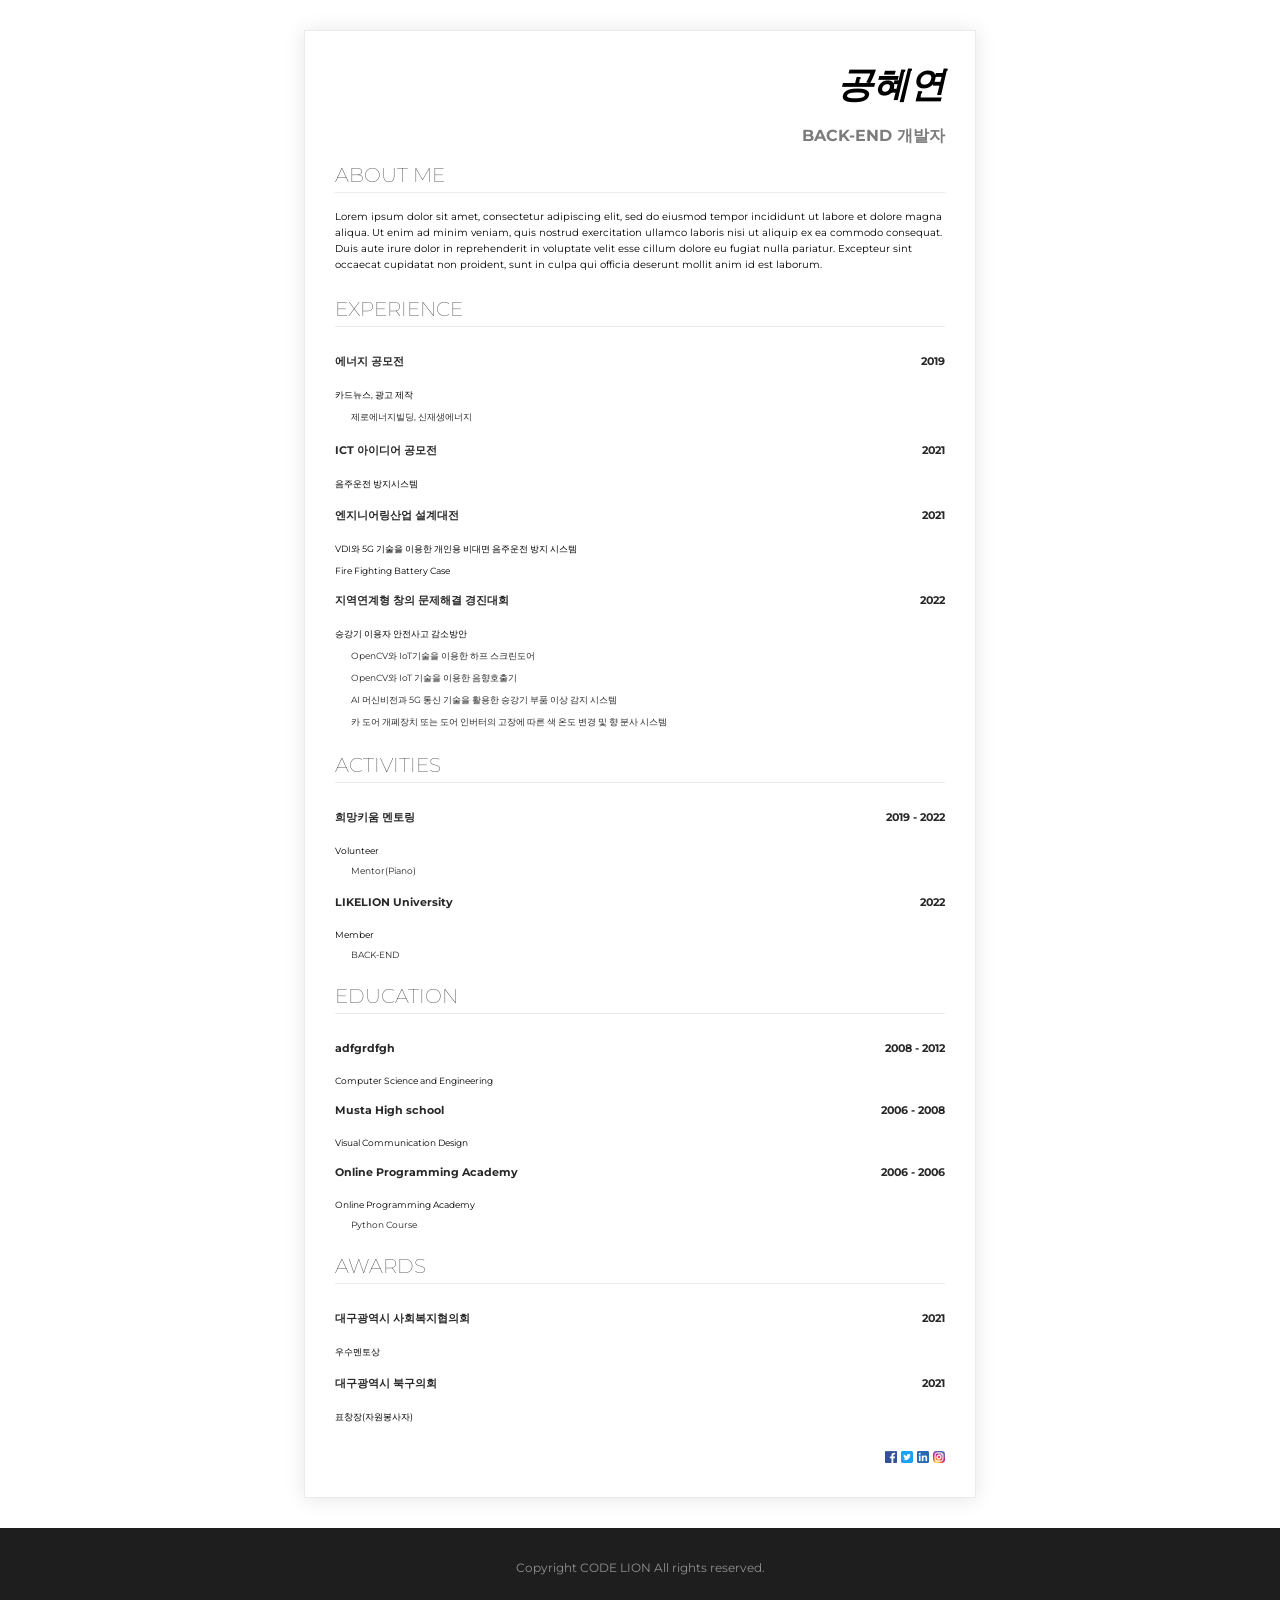
==== homework1/index.html @ f0bff2cd "Merge pull request #3 from hxeyexn/main 이력서 작성하기" ====
<!DOCTYPE html>
<html>
<head>
  <meta charset="UTF-8">
  <title>공혜연의 이력서</title>
  <link rel="stylesheet" href="codelion.css">
</head>
<body>
  <div class="mainbox">
    <div class="title-box">
        <h1>공혜연</h1>
        <p class="name-text">BACK-END 개발자</p>
    </div>
    <section>
      <h2>ABOUT ME</h2>
      <p class="about-me-text">
      Lorem ipsum dolor sit amet, consectetur adipiscing elit, sed do eiusmod tempor incididunt ut labore et dolore magna aliqua. Ut enim ad minim veniam, quis nostrud exercitation ullamco laboris nisi ut aliquip ex ea commodo consequat. Duis aute irure dolor in reprehenderit in voluptate velit esse cillum dolore eu fugiat nulla pariatur. Excepteur sint occaecat cupidatat non proident, sunt in culpa qui officia deserunt mollit anim id est laborum.
      </p>
    </section>
    <section>
        <h2>EXPERIENCE</h2>
        <div class="float-wrap">
          <p class="title-text">에너지 공모전</p>
          <p class="year-text">2019</p>
        </div>
        <p class="desc-text">카드뉴스, 광고 제작</p>
        <p class="desc-subtext">제로에너지빌딩, 신재생에너지</p>
        <div class="float-wrap">
          <p class="title-text">ICT 아이디어 공모전</p>
          <p class="year-text">2021</p>
        </div>
        <p class="desc-text">음주운전 방지시스템</p>
        <div class="float-wrap">
            <p class="title-text">엔지니어링산업 설계대전</p>
            <p class="year-text">2021</p>
        </div>
        <p class="desc-text">VDI와 5G 기술을 이용한 개인용 비대면 음주운전 방지 시스템</p>
        <p class="desc-text">Fire Fighting Battery Case</p>
        <div class="float-wrap">
          <p class="title-text">지역연계형 창의 문제해결 경진대회</p>
          <p class="year-text">2022</p>
        </div>
        <p class="desc-text">승강기 이용자 안전사고 감소방안</p>
        <p class="desc-subtext">OpenCV와 IoT기술을 이용한 하프 스크린도어</p>
        <p class="desc-subtext">OpenCV와 IoT 기술을 이용한 음향호출기</p>
        <p class="desc-subtext">AI 머신비전과 5G 통신 기술을 활용한 승강기 부품 이상 감지 시스템</p>
        <p class="desc-subtext">카 도어 개폐장치 또는 도어 인버터의 고장에 따른 색 온도 변경 및 향 분사 시스템</p>
      </section>
    <section>
        <h2>ACTIVITIES</h2>
        <div class="float-wrap">
          <p class="title-text">희망키움 멘토링</p>
          <p class="year-text">2019 - 2022</p>
        </div>
        <p class="desc-text">Volunteer</p>
        <p class="desc-subtext">Mentor(Piano)</p>
        <div class="float-wrap">
          <p class="title-text">LIKELION University</p>
          <p class="year-text">2022</p>
        </div>
        <p class="desc-text">Member</p>
        <p class="desc-subtext">BACK-END</p>
      </section>
      <section>
        <h2>EDUCATION</h2>
        <div class="float-wrap">
          <p class="title-text">adfgrdfgh</p>
          <p class="year-text">2008 - 2012</p>
        </div>
        <p class="desc-text">Computer Science and Engineering</p>
        <div class="float-wrap">
          <p class="title-text">Musta High school</p>
          <p class="year-text">2006 - 2008</p>
        </div>
        <p class="desc-text">Visual Communication Design</p>
        <div class="float-wrap">
            <p class="title-text">Online Programming Academy</p>
            <p class="year-text">2006 - 2006</p>
        </div>
        <p class="desc-text">Online Programming Academy</p>
        <p class="desc-subtext">Python Course</p>
      </section>
      <section>
        <h2>AWARDS</h2>
        <div class="float-wrap">
          <p class="title-text">대구광역시 사회복지협의회</p>
          <p class="year-text">2021</p>
        </div>
        <p class="desc-text">우수멘토상</p>   
        <div class="float-wrap">
          <p class="title-text">대구광역시 북구의회</p>
          <p class="year-text">2021</p>
        </div>
        <p class="desc-text">표창장(자원봉사자)</p>    
      </section>
      <div class="sns-wrap">
        <a href="http://facebook.com"><img class="sns-img" src="images/facebook.png"></a>
        <a href="http://twitter.com"><img class="sns-img" src="images/twitter.png"></a>
        <a href="http://linked-in.com"><img class="sns-img" src="images/linked-in.png"></a>
        <a href="http://insta.com"><img class="sns-img" src="images/insta.png"></a>
      </div>
  </div>
  <footer>
      <p>Copyright CODE LION All rights reserved. </p>
  </footer>
</body>
</html>
---- homework1/codelion.css ----
@import url('https://fonts.googleapis.com/css?family=Montserrat:100,200,300,400,500,600,700,800&display=swap');

* {
    font-family: 'Montserrat';
}

body,h1,h2 {
    margin:0px;
    padding:0px;
}


body {
    min-width: fit-content;
}

h1 {
    font-size:36px;
    font-weight: bold;
    font-style: italic;
    margin-bottom: 8px;
}


h2 {
    font-size:20px;
    color:#282828;
    font-weight: lighter;
    margin-bottom: 16px;
    border-bottom: 1px solid #ebebeb;
    padding-bottom: 5px;
}

.name-text {
    font-size:16px;
    color:#7c7c7c;
    font-weight: bold;
}

.about-me-text {
    font-size:10px;
    line-height: 16px;
}

.mainbox {
    width: 610px;
    padding: 30px;
    margin: 30px;
    margin-right: auto;
    margin-left: auto;
    border: 1px solid #ebebeb;
    box-shadow: 0 1px 20px 0 rgba(0, 0, 0, 0.1);
}

section {
    margin-bottom:24px;
}

.float-wrap {
    overflow: hidden;
    margin-bottom: 4px;
}

.title-text {
    font-size:11px;
    font-weight: bold;
    color: #282828;
    float: left;
}

.year-text{
    font-size:11px;
    font-weight: bold;
    color: #282828;
    float: right;
}

.desc-text {
    font-size: 9px;
    margin-bottom:6px;
}

.desc-subtext {
    font-size: 9px;
    color:#282828;
    padding-left:16px;
    margin-bottom:8px;
}

footer {
    text-align: center;
    background-color: #1e1e1e;
    padding: 20px;
    font-size: 12px;
    color: #919191;
}

.title-box {
    text-align: right;
}

.sns-img {
    width: 12px;
    height: 12px;
}

.sns-wrap {
    text-align: right;
}
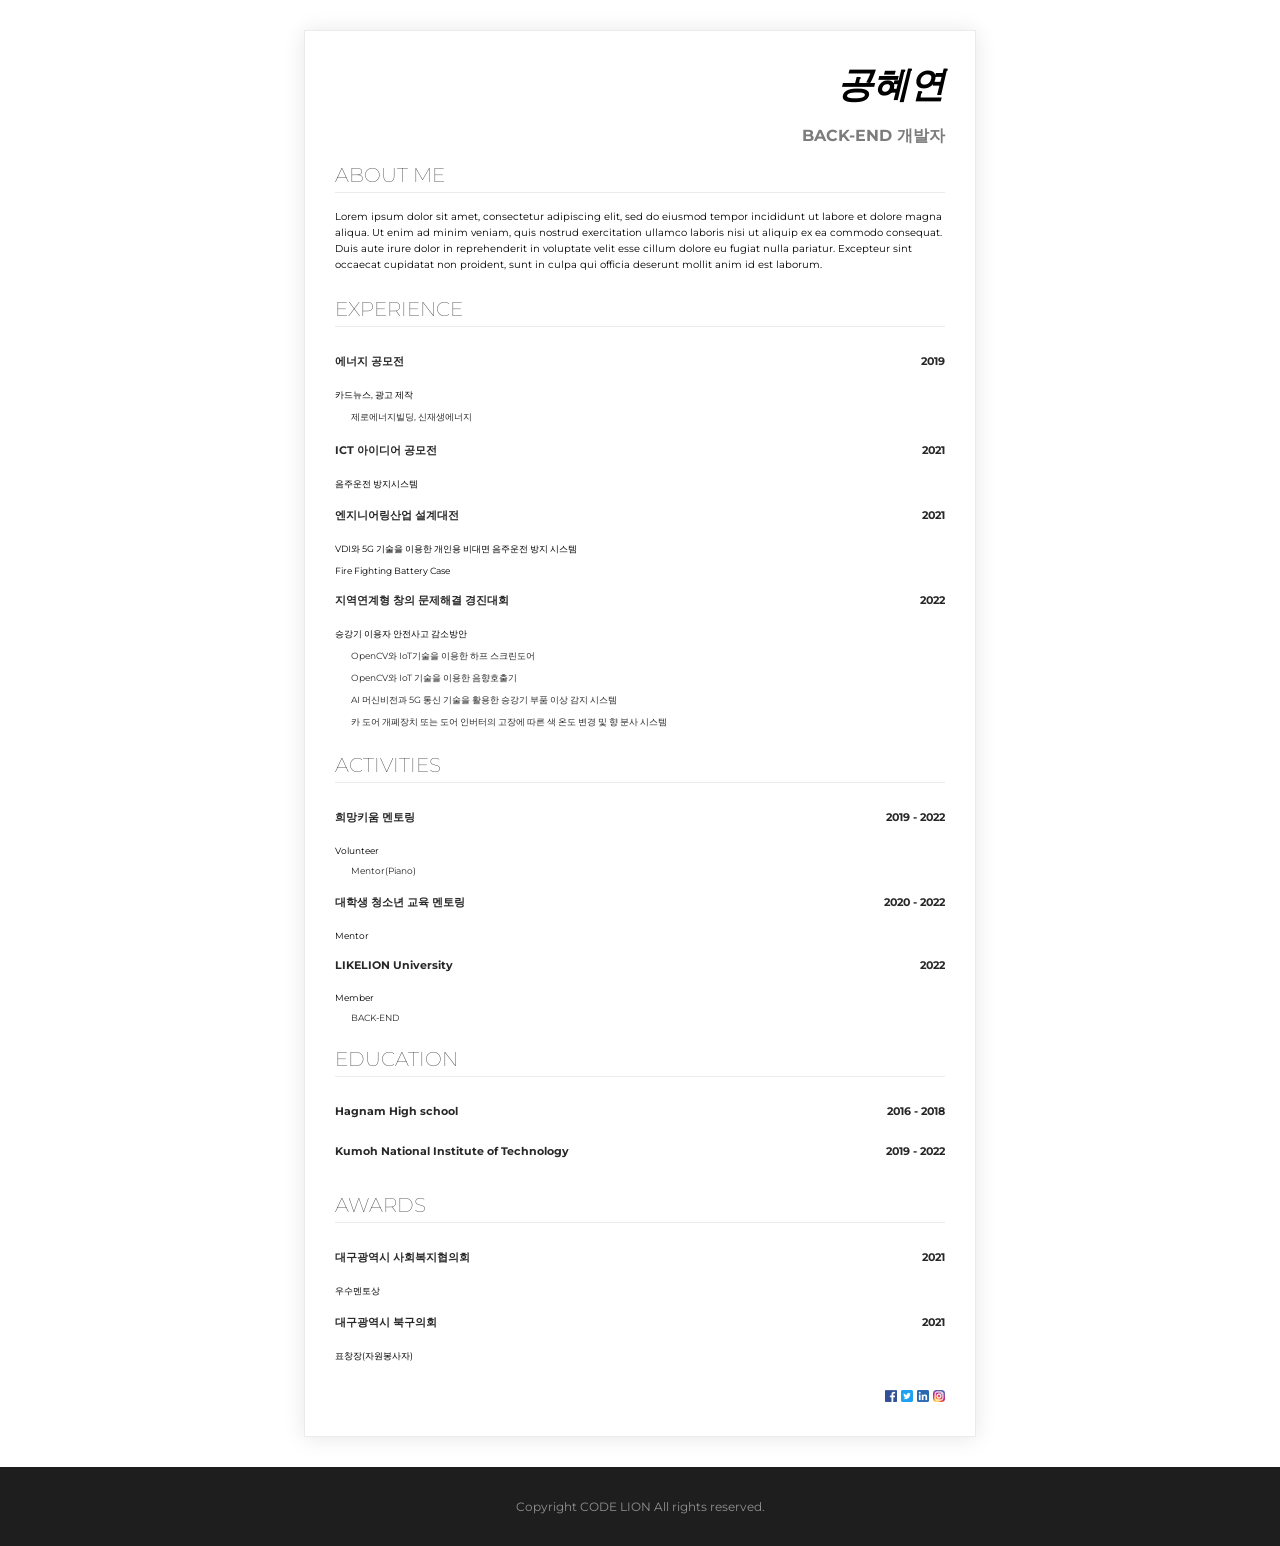
==== commit 20bb813e: "Merge pull request #13 from hxeyexn/main 나만의 이력서 수정" ====
--- a/homework1/index.html
+++ b/homework1/index.html
@@ -55,6 +55,11 @@
         <p class="desc-text">Volunteer</p>
         <p class="desc-subtext">Mentor(Piano)</p>
         <div class="float-wrap">
+          <p class="title-text">대학생 청소년 교육 멘토링</p>
+          <p class="year-text">2020 - 2022</p>
+        </div>
+        <p class="desc-text">Mentor</p>
+        <div class="float-wrap">
           <p class="title-text">LIKELION University</p>
           <p class="year-text">2022</p>
         </div>
@@ -64,21 +69,13 @@
       <section>
         <h2>EDUCATION</h2>
         <div class="float-wrap">
-          <p class="title-text">adfgrdfgh</p>
-          <p class="year-text">2008 - 2012</p>
+          <p class="title-text">Hagnam High school</p>
+          <p class="year-text">2016 - 2018</p>
         </div>
-        <p class="desc-text">Computer Science and Engineering</p>
         <div class="float-wrap">
-          <p class="title-text">Musta High school</p>
-          <p class="year-text">2006 - 2008</p>
+          <p class="title-text">Kumoh National Institute of Technology</p>
+          <p class="year-text">2019 - 2022</p>
         </div>
-        <p class="desc-text">Visual Communication Design</p>
-        <div class="float-wrap">
-            <p class="title-text">Online Programming Academy</p>
-            <p class="year-text">2006 - 2006</p>
-        </div>
-        <p class="desc-text">Online Programming Academy</p>
-        <p class="desc-subtext">Python Course</p>
       </section>
       <section>
         <h2>AWARDS</h2>
